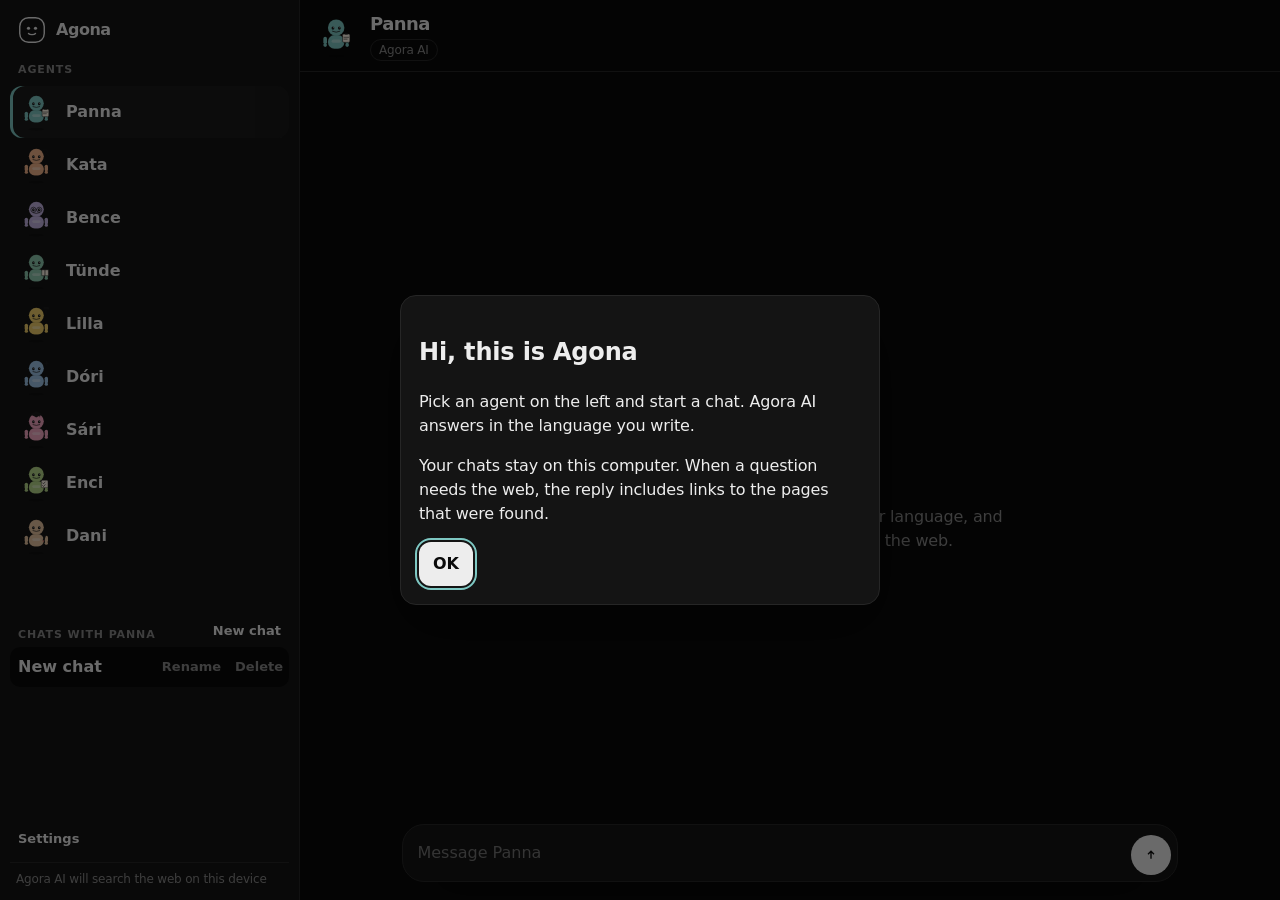
==== index.html @ 699a26cb "Make the site an Agora AI chat workspace Visitors get one model, separate chats for each agent, and " ====
<!doctype html>
<html lang="en">
<head>
<meta charset="utf-8">
<meta name="viewport" content="width=device-width,initial-scale=1,viewport-fit=cover">
<meta name="description" content="Agona is a team of helpers in your browser. Agora AI answers, and can search the web.">
<title>Agona</title>
<script>
try {
  var saved = JSON.parse(localStorage.getItem('agona:v1') || 'null');
  var theme = saved && saved.settings && saved.settings.theme;
  var light = window.matchMedia('(prefers-color-scheme: light)').matches;
  var resolved = theme === 'light' || theme === 'dark' ? theme : (theme === 'system' ? (light ? 'light' : 'dark') : 'dark');
  document.documentElement.setAttribute('data-theme', resolved);
} catch (e) {}
</script>
<link rel="icon" href="data:image/svg+xml,%3Csvg xmlns='http://www.w3.org/2000/svg' viewBox='0 0 32 32'%3E%3Crect x='2' y='2' width='28' height='28' rx='10' fill='%23141414' stroke='%23EDEDED' stroke-width='1.6'/%3E%3Ccircle cx='12' cy='14' r='1.8' fill='%23EDEDED'/%3E%3Ccircle cx='20' cy='14' r='1.8' fill='%23EDEDED'/%3E%3Cpath d='M12 20c1.5 1.7 6.5 1.7 8 0' fill='none' stroke='%23EDEDED' stroke-width='1.6' stroke-linecap='round'/%3E%3C/svg%3E">
<link rel="stylesheet" href="css/style.css">
</head>
<body>
<a class="skip" href="#thread">Skip to the conversation</a>
<div id="app">
  <aside id="sidebar" aria-label="Agents and chats">
    <div class="side-top">
      <a class="brand" href="#/">
        <span class="mark" aria-hidden="true"><svg viewBox="0 0 32 32"><rect x="2" y="2" width="28" height="28" rx="10" fill="none" stroke="currentColor" stroke-width="1.6"/><circle cx="12" cy="14" r="1.8"/><circle cx="20" cy="14" r="1.8"/><path d="M12 20c1.5 1.7 6.5 1.7 8 0" fill="none" stroke="currentColor" stroke-width="1.6" stroke-linecap="round"/></svg></span>
        <span class="lbl">Agona</span>
      </a>
    </div>
    <p class="section-label" id="agents-label">Agents</p>
    <div id="agent-list" class="agent-scroll" role="list" aria-labelledby="agents-label"></div>
    <div class="chats-head">
      <p class="section-label" id="chats-label">Chats</p>
      <button type="button" class="quiet" data-act="new-chat">New chat</button>
    </div>
    <div id="chat-list" class="chat-scroll" role="list" aria-labelledby="chats-label"></div>
    <div class="side-bottom">
      <button type="button" class="quiet settings-btn" data-act="open-settings">Settings</button>
      <div id="model-status" class="model-status" role="status">Agora AI</div>
    </div>
  </aside>
  <div id="scrim" class="scrim" data-act="close-menu"></div>
  <main id="chat">
    <header class="chat-top">
      <button id="menu-btn" class="icon" type="button" data-act="menu" aria-label="Open the agent list" aria-expanded="false">
        <svg viewBox="0 0 24 24" width="20" height="20" fill="none" stroke="currentColor" stroke-width="1.7" aria-hidden="true"><path d="M4 7h16M4 12h16M4 17h16"/></svg>
      </button>
      <div id="chat-head"></div>
    </header>
    <div id="thread" tabindex="-1" aria-live="polite"></div>
    <form id="composer" class="composer" autocomplete="off">
      <label class="sr-only" for="input">Message</label>
      <div class="pill">
        <textarea id="input" rows="1" placeholder="Message"></textarea>
        <button type="submit" class="send" id="send" aria-label="Send">
          <svg viewBox="0 0 24 24" width="18" height="18" fill="none" stroke="currentColor" stroke-width="1.8" aria-hidden="true"><path d="M12 17V7M8 11l4-4 4 4"/></svg>
        </button>
        <button type="button" class="send stop" id="stop" data-act="stop" aria-label="Stop" hidden>
          <svg viewBox="0 0 24 24" width="16" height="16" fill="none" stroke="currentColor" stroke-width="1.8" aria-hidden="true"><rect x="7" y="7" width="10" height="10" rx="2"/></svg>
        </button>
      </div>
    </form>
  </main>
</div>
<div id="live" class="sr-only" aria-live="polite"></div>
<div id="toast" role="status"></div>
<div id="modal" class="modal hidden" role="dialog" aria-modal="true" aria-labelledby="modal-title">
  <div class="modal-box" id="modal-box"></div>
</div>
<script type="module" src="js/app.js"></script>
</body>
</html>
---- css/style.css ----
:root {
  --bg: #0A0A0A;
  --surface: #141414;
  --surface-2: #1A1A1A;
  --border: #262626;
  --text: #EDEDED;
  --muted: #8A8A8A;
  --danger: #E06A6A;
  --ok: #9DCFB8;
  --accent: #7EC8C3;
  --link: #9FD0E8;
  --shadow: 0 24px 60px rgba(0, 0, 0, .35);
  --radius: 14px;
  --pill: 999px;
  --sidebar: 300px;
  --font: Inter, Geist, ui-sans-serif, system-ui, -apple-system, "Segoe UI", Roboto, "Helvetica Neue", Arial, "Noto Sans", sans-serif;
  --mono: ui-monospace, "SFMono-Regular", Menlo, Consolas, monospace;
  --ease: 180ms ease;
  color-scheme: dark;
}
:root[data-theme="light"] {
  --bg: #f4f5f7;
  --surface: #ffffff;
  --surface-2: #eef0f3;
  --border: #e1e4ea;
  --text: #16181d;
  --muted: #5e6673;
  --danger: #c64545;
  --ok: #1f7a4d;
  --link: #1d6f93;
  --shadow: 0 16px 40px rgba(20, 20, 20, .08);
  color-scheme: light;
}
* { box-sizing: border-box; }
html, body { height: 100%; }
body {
  margin: 0;
  background: var(--bg);
  color: var(--text);
  font: 16px/1.5 var(--font);
  letter-spacing: -0.011em;
  -webkit-font-smoothing: antialiased;
}
[hidden] { display: none !important; }
button, input, textarea, select { font: inherit; color: inherit; }
button { cursor: pointer; }
a { color: var(--link); }
:focus-visible { outline: 2px solid var(--accent); outline-offset: 2px; }
.sr-only {
  position: absolute; width: 1px; height: 1px; padding: 0; margin: -1px;
  overflow: hidden; clip: rect(0, 0, 0, 0); border: 0;
}
.skip {
  position: absolute; left: 12px; top: -48px; z-index: 80;
  background: var(--text); color: var(--bg); padding: 8px 12px; border-radius: 10px;
}
.skip:focus { top: 8px; }

#app {
  display: grid;
  grid-template-columns: var(--sidebar) minmax(0, 1fr);
  height: 100dvh;
  min-height: 100dvh;
}
#sidebar {
  display: flex;
  flex-direction: column;
  min-height: 0;
  background: var(--surface);
  border-right: 1px solid var(--border);
  padding: 12px 10px 10px;
}
.side-top { display: flex; align-items: center; padding: 4px 8px 10px; }
.brand {
  display: flex; align-items: center; gap: 10px;
  color: var(--text); text-decoration: none; font-weight: 680; letter-spacing: -0.03em;
}
.mark { width: 28px; height: 28px; display: grid; }
.mark svg { width: 100%; height: 100%; display: block; }
.mark circle { fill: currentColor; }
.section-label {
  margin: 8px 8px 6px;
  color: var(--muted);
  font-size: 11px;
  font-weight: 650;
  letter-spacing: .08em;
  text-transform: uppercase;
}
.chats-head { display: flex; align-items: center; justify-content: space-between; gap: 8px; margin-top: 8px; }
.chats-head .section-label { margin-bottom: 0; }
.agent-scroll, .chat-scroll { overflow: auto; min-height: 0; }
.agent-scroll { flex: 1 1 auto; }
.chat-scroll { flex: 0 1 168px; padding-bottom: 8px; }
.side-bottom { margin-top: auto; display: flex; flex-direction: column; gap: 8px; padding-top: 8px; }
.settings-btn { width: 100%; text-align: left; }
.model-status {
  font-size: 12px; line-height: 1.4; color: var(--muted);
  border-top: 1px solid var(--border); padding: 8px 6px 2px;
}

button, .btn {
  background: var(--text); color: var(--bg); border: 0; border-radius: 12px;
  padding: 10px 14px; font-weight: 600;
}
button.ghost, .btn.ghost { background: transparent; color: var(--text); border: 1px solid var(--border); }
button.quiet {
  background: transparent; color: var(--text); border: 0;
  border-radius: 10px; padding: 6px 8px; font-weight: 550; font-size: 13px;
}
button.quiet:hover, .agent-row:hover, .chat-select:hover { background: var(--surface-2); }
button.danger {
  background: transparent; color: var(--danger);
  border: 1px solid color-mix(in srgb, var(--danger) 50%, var(--border));
}
button:disabled { opacity: .45; cursor: not-allowed; }
.agent-row, .chat-select {
  background: transparent; color: var(--text); border: 0; font-weight: 560;
}
.agent-row {
  display: flex; align-items: center; gap: 8px;
  width: 100%; text-align: left; border-radius: 12px; padding: 4px 8px; margin: 1px 0;
}
.agent-row.active { background: var(--surface-2); box-shadow: inset 3px 0 0 var(--agent, var(--accent)); }
.agent-name { min-width: 0; overflow: hidden; text-overflow: ellipsis; white-space: nowrap; }
.agent-row .fig { width: 40px; height: 44px; margin: 0; flex: 0 0 auto; overflow: hidden; }
.chat-row {
  display: grid; grid-template-columns: minmax(0, 1fr) auto auto;
  gap: 2px; align-items: center; border-radius: 10px;
}
.chat-row.active { background: var(--bg); }
.chat-select {
  text-align: left; padding: 8px 8px; border-radius: 10px;
  overflow: hidden; text-overflow: ellipsis; white-space: nowrap;
}
.chat-row .quiet { color: var(--muted); padding: 6px; }

#chat { display: flex; flex-direction: column; min-width: 0; min-height: 0; height: 100dvh; background: var(--bg); }
.chat-top {
  display: flex; align-items: center; gap: 8px;
  padding: 10px 16px; border-bottom: 1px solid var(--border); min-height: 64px;
}
.who { display: flex; align-items: center; gap: 10px; min-width: 0; }
.who h1 { margin: 0; font-size: 18px; letter-spacing: -0.03em; font-weight: 650; }
.who .fig { width: 44px; margin: 0; }
.model-pill {
  margin: 2px 0 0; display: inline-flex; align-items: center;
  border: 1px solid var(--border); border-radius: var(--pill);
  padding: 1px 8px; color: var(--muted); font-size: 12px;
}
.icon, .send, #menu-btn {
  display: grid; place-items: center; width: 40px; height: 40px; padding: 0;
  border-radius: var(--pill); border: 1px solid var(--border); background: transparent; color: var(--text);
}
#menu-btn { display: none; }
.scrim { display: none; }

#thread {
  flex: 1; overflow: auto; padding: 22px 8vw 12px;
  display: flex; flex-direction: column; gap: 14px;
}
.welcome { margin: auto; text-align: center; color: var(--muted); max-width: 28rem; }
.welcome h2 { color: var(--text); margin: 8px 0 6px; letter-spacing: -0.03em; }
.welcome .fig { width: 112px; margin: 0 auto; }
.bubble-row { display: flex; gap: 8px; align-items: flex-end; max-width: 760px; }
.bubble-row.user { align-self: flex-end; flex-direction: row-reverse; }
.bubble {
  background: var(--surface);
  border: 1px solid var(--border);
  border-radius: 16px 16px 16px 6px;
  padding: 8px 12px;
  max-width: min(640px, 100%);
}
.bubble-row.user .bubble { border-radius: 16px 16px 6px 16px; background: var(--surface-2); }
.bubble-row.error .bubble { border-color: color-mix(in srgb, var(--danger) 55%, var(--border)); }
.meta { color: var(--muted); font-size: 12px; margin-bottom: 2px; }
.text { margin: 0; white-space: pre-wrap; word-break: break-word; }
.text a { color: var(--link); }
.pending .meta::after {
  content: "";
  display: inline-block; width: 7px; height: 7px; margin-left: 6px;
  border-radius: 50%; background: var(--accent); vertical-align: middle;
}
.tool-line, .sys-line {
  max-width: 760px;
  border: 1px solid var(--border);
  border-radius: 12px;
  padding: 8px 12px;
  background: color-mix(in srgb, var(--surface) 80%, transparent);
  color: var(--muted);
  font-size: 14px;
}
.sys-line p, .tool-line p { margin: 0; white-space: pre-wrap; }
.sources { list-style: none; margin: 6px 0 0; padding: 0; display: flex; flex-direction: column; gap: 8px; }
.sources a { font-weight: 600; }
.snip, .src-label { display: block; color: var(--muted); font-size: 12px; }
.src-label { margin: 0; text-transform: uppercase; letter-spacing: .06em; }
.empty-note { margin: 8px; }

.composer { padding: 8px 8vw 18px; }
.pill {
  display: flex; align-items: flex-end; gap: 6px;
  background: var(--surface); border: 1px solid var(--border);
  border-radius: 22px; padding: 6px 6px 6px 14px;
  box-shadow: var(--shadow);
}
.pill textarea {
  flex: 1; border: 0; background: transparent; resize: none;
  max-height: 160px; min-height: 44px; padding: 10px 0; border-radius: 0;
}
.pill textarea:focus { outline: none; }
.pill:focus-within { border-color: color-mix(in srgb, var(--accent) 55%, var(--border)); }
.send { background: var(--text); color: var(--bg); border: 0; }
.send.stop { background: transparent; color: var(--text); border: 1px solid var(--border); }

label { display: block; color: var(--muted); font-size: 13px; margin: 12px 0 6px; }
input, textarea, select {
  width: 100%; background: var(--bg); border: 1px solid var(--border);
  border-radius: 12px; padding: 10px 12px;
}
.row { display: flex; gap: 8px; align-items: center; flex-wrap: wrap; }
.small { font-size: 13px; }
.muted { color: var(--muted); }
.warn-note {
  border: 1px solid var(--border); border-radius: 12px; padding: 10px 12px; background: var(--surface-2);
}
.settings-extra { margin-top: 16px; padding-top: 8px; border-top: 1px solid var(--border); }
.settings-extra h2, #settings-form h2 { font-size: 15px; margin: 16px 0 8px; }

.modal {
  position: fixed; inset: 0; background: rgba(0, 0, 0, .55);
  display: flex; align-items: center; justify-content: center; z-index: 70; padding: 18px;
}
.modal.hidden { display: none; }
.modal-box {
  width: min(480px, 100%); max-height: min(86dvh, 720px); overflow: auto;
  background: var(--surface); border: 1px solid var(--border); border-radius: 16px;
  padding: 18px; box-shadow: var(--shadow);
}
.modal-actions { margin-top: 16px; }
#toast {
  position: fixed; left: 50%; bottom: 18px; transform: translate(-50%, 12px);
  background: var(--text); color: var(--bg); border-radius: 999px; padding: 10px 14px;
  width: max-content; max-width: min(420px, calc(100vw - 24px)); text-align: center;
  opacity: 0; pointer-events: none; transition: opacity var(--ease), transform var(--ease); z-index: 75;
}
#toast.show { opacity: 1; transform: translate(-50%, 0); }

.fig { width: 96px; margin: 0; }
.fig-sm { width: 78px; }
.fig-lg { width: 120px; }
.fig svg { width: 100%; height: auto; display: block; overflow: visible; }
.fig-name, .fig-state { display: block; text-align: center; }
.fig-name { font-size: 13px; font-weight: 620; letter-spacing: -0.02em; }
.fig-state { color: var(--muted); font-size: 12px; }
.skin { fill: var(--agent, #c5b4e3); }
.torso > .skin, .head > .skin { stroke: rgba(0, 0, 0, .16); stroke-width: 1; }
.shadow { fill: #000; opacity: .22; }
:root[data-theme="light"] .shadow { opacity: .12; }
.mouth { display: none; }
.fig[data-state="idle"] .mouth-soft,
.fig[data-state="working"] .mouth-soft,
.fig[data-state="thinking"] .mouth-soft { display: block; }
.fig[data-state="done"] .mouth-happy { display: block; }
.fig[data-state="error"] .mouth-sad { display: block; }
.fig[data-state="approval"] .mouth-ask { display: block; }
.fig[data-state="paused"] .mouth-sleep { display: block; }
.thought, .zzz, .stars, .err-badge { display: none; }
.fig[data-state="thinking"] .thought,
.fig[data-state="paused"] .zzz,
.fig[data-state="done"] .stars,
.fig[data-state="error"] .err-badge { display: block; }
.bubble-fill { fill: var(--surface); stroke: var(--text); stroke-width: 1; }
.zzz text { fill: var(--muted); font-size: 11px; font-family: var(--font); }
.stars path { fill: #e2b34d; }
.err-badge circle { fill: var(--danger); }
.err-badge text { fill: #fff; font-size: 12px; text-anchor: middle; font-family: var(--font); font-weight: 700; }
.arm, .limb-pivot, .eye { transform-box: fill-box; }
.limb-pivot { transform-origin: 50% 0; }
.eye { transform-origin: center; }
.fig[data-state="paused"] .eye { transform: scaleY(0.16); }
.fig[data-state="paused"] .body-wrap { filter: grayscale(.85); }
.fig[data-state="approval"] .arm-r .limb-pivot { transform: rotate(-58deg); }

@media (prefers-reduced-motion: no-preference) {
  .fig[data-state="idle"] .body-wrap { animation: breathe 3.4s ease-in-out infinite; transform-origin: center bottom; }
  .fig[data-state="idle"] .eye,
  .fig[data-state="working"] .eye,
  .fig[data-state="thinking"] .eye { animation: blink 4.8s linear infinite; }
  .fig[data-state="working"] .head { animation: bob .7s ease-in-out infinite; transform-origin: 50% 80%; }
  .fig[data-state="working"] .arm-l .limb-pivot { animation: type-l .38s ease-in-out infinite; }
  .fig[data-state="working"] .arm-r .limb-pivot { animation: type-r .38s ease-in-out infinite; }
  .fig[data-state="thinking"] .pupil { animation: look 1.4s ease-in-out infinite; }
  .fig[data-state="thinking"] .d1 { animation: dot 1.2s infinite; }
  .fig[data-state="thinking"] .d2 { animation: dot 1.2s .2s infinite; }
  .fig[data-state="thinking"] .d3 { animation: dot 1.2s .4s infinite; }
  .fig[data-state="done"] .body-wrap { animation: hop .55s ease; }
  .fig[data-state="error"] .body-wrap { animation: shake .45s ease; }
  .fig.is-offscreen, .fig.is-offscreen * { animation-play-state: paused !important; }
  .pending .meta::after { animation: pulse 1s ease-in-out infinite; }
}
@keyframes breathe { 50% { transform: translateY(-2px) scale(1.03); } }
@keyframes blink { 0%, 42%, 48%, 100% { transform: scaleY(1); } 45% { transform: scaleY(.12); } }
@keyframes bob { 50% { transform: rotate(-4deg); } }
@keyframes type-l { 50% { transform: rotate(22deg); } }
@keyframes type-r { 50% { transform: rotate(-22deg); } }
@keyframes look { 50% { transform: translateX(-1.7px); } }
@keyframes dot { 0%, 80%, 100% { opacity: .25; } 40% { opacity: 1; } }
@keyframes hop { 40% { transform: translateY(-8px); } }
@keyframes shake { 25% { transform: translateX(-2px); } 75% { transform: translateX(2px); } }
@keyframes pulse { 50% { opacity: .35; } }

@media (prefers-reduced-motion: reduce) {
  .fig[data-state="approval"] .arm-r .limb-pivot { transform: rotate(-58deg); }
}

@media (max-width: 800px) {
  #app { display: block; }
  #menu-btn { display: grid; }
  #sidebar {
    position: fixed; inset: 0 auto 0 0; z-index: 40;
    width: min(88vw, 340px); transform: translateX(-105%);
    transition: transform var(--ease); box-shadow: var(--shadow);
  }
  body.nav-open #sidebar { transform: none; }
  body.nav-open .scrim { display: block; position: fixed; inset: 0; background: rgba(0, 0, 0, .48); z-index: 35; }
  #thread, .composer { padding-left: 14px; padding-right: 14px; }
  .chat-top { padding-left: 10px; }
  .icon, .send, #menu-btn, .agent-row, .chat-select, .quiet { min-height: 44px; }
  .pill textarea, input, textarea, select { font-size: 16px; }
}
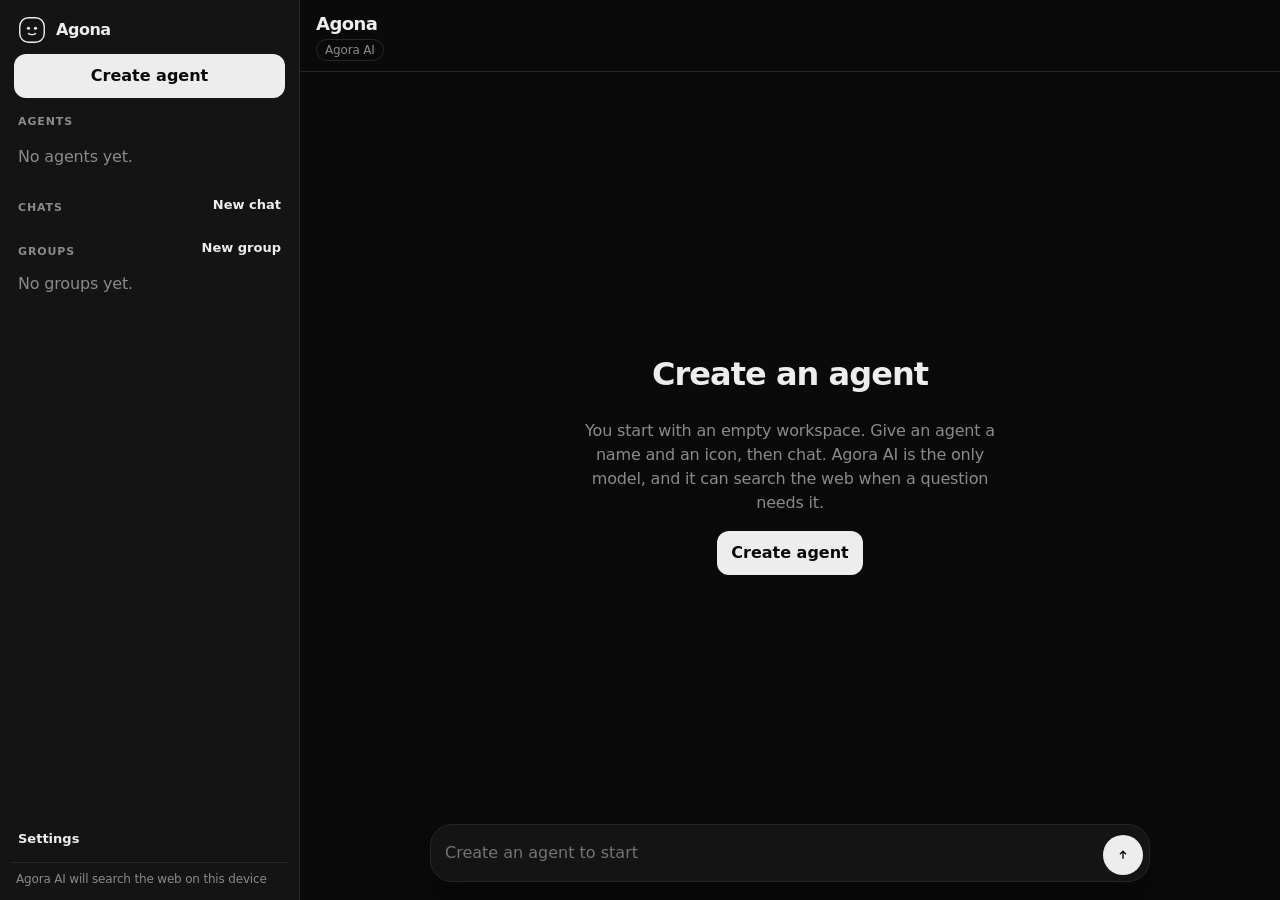
==== commit 6a7f344e: "Let visitors create agents and group chats A new workspace starts empty. People add named agents wit" ====
--- a/index.html
+++ b/index.html
@@ -27,6 +27,7 @@
         <span class="lbl">Agona</span>
       </a>
     </div>
+    <button type="button" class="create-btn" data-act="open-create">Create agent</button>
     <p class="section-label" id="agents-label">Agents</p>
     <div id="agent-list" class="agent-scroll" role="list" aria-labelledby="agents-label"></div>
     <div class="chats-head">
@@ -34,6 +35,11 @@
       <button type="button" class="quiet" data-act="new-chat">New chat</button>
     </div>
     <div id="chat-list" class="chat-scroll" role="list" aria-labelledby="chats-label"></div>
+    <div class="chats-head">
+      <p class="section-label" id="groups-label">Groups</p>
+      <button type="button" class="quiet" data-act="open-group">New group</button>
+    </div>
+    <div id="group-list" class="chat-scroll" role="list" aria-labelledby="groups-label"></div>
     <div class="side-bottom">
       <button type="button" class="quiet settings-btn" data-act="open-settings">Settings</button>
       <div id="model-status" class="model-status" role="status">Agora AI</div>
@@ -50,6 +56,7 @@
     <div id="thread" tabindex="-1" aria-live="polite"></div>
     <form id="composer" class="composer" autocomplete="off">
       <label class="sr-only" for="input">Message</label>
+      <button type="button" class="quiet continue-btn" id="continue" data-act="continue-group" hidden>Continue</button>
       <div class="pill">
         <textarea id="input" rows="1" placeholder="Message"></textarea>
         <button type="submit" class="send" id="send" aria-label="Send">
--- a/css/style.css
+++ b/css/style.css
@@ -88,9 +88,8 @@
 }
 .chats-head { display: flex; align-items: center; justify-content: space-between; gap: 8px; margin-top: 8px; }
 .chats-head .section-label { margin-bottom: 0; }
-.agent-scroll, .chat-scroll { overflow: auto; min-height: 0; }
-.agent-scroll { flex: 1 1 auto; }
-.chat-scroll { flex: 0 1 168px; padding-bottom: 8px; }
+#sidebar { overflow: auto; }
+.agent-scroll, .chat-scroll { overflow: visible; flex: 0 0 auto; padding-bottom: 4px; }
 .side-bottom { margin-top: auto; display: flex; flex-direction: column; gap: 8px; padding-top: 8px; }
 .settings-btn { width: 100%; text-align: left; }
 .model-status {
@@ -155,9 +154,10 @@
 .scrim { display: none; }
 
 #thread {
-  flex: 1; overflow: auto; padding: 22px 8vw 12px;
-  display: flex; flex-direction: column; gap: 14px;
-}
+  flex: 1; overflow: auto; padding: 28px 20px 12px;
+}
+.column { width: min(720px, 100%); margin: 0 auto; display: flex; flex-direction: column; gap: 14px; min-height: 100%; }
+.composer .pill { width: min(720px, 100%); margin: 0 auto; }
 .welcome { margin: auto; text-align: center; color: var(--muted); max-width: 28rem; }
 .welcome h2 { color: var(--text); margin: 8px 0 6px; letter-spacing: -0.03em; }
 .welcome .fig { width: 112px; margin: 0 auto; }
@@ -311,7 +311,40 @@
 
 @media (prefers-reduced-motion: reduce) {
   .fig[data-state="approval"] .arm-r .limb-pivot { transform: rotate(-58deg); }
-}
+  .fig.is-offscreen { animation: none; }
+}
+.fig.is-offscreen { animation-play-state: paused; }
+
+.create-btn { width: calc(100% - 8px); margin: 0 4px 8px; }
+.avatar {
+  width: 32px; height: 32px; border-radius: 10px; display: grid; place-items: center;
+  flex: 0 0 auto; overflow: hidden; color: #141414;
+}
+.avatar.photo { object-fit: cover; background: var(--surface-2); }
+.avatar.shape { background: var(--agent, var(--accent)); }
+.avatar.lg { width: 64px; height: 64px; border-radius: 16px; }
+.avatar.lg svg { width: 32px; height: 32px; }
+.agent-row-wrap { display: flex; align-items: center; gap: 2px; }
+.agent-row-wrap .agent-row { flex: 1; }
+.tiny { padding: 4px 6px; color: var(--muted); }
+.shape-grid, .color-row, .preview-row, .member-picks { display: flex; flex-wrap: wrap; gap: 8px; margin: 8px 0; }
+.shape-btn, .color-btn {
+  width: 40px; height: 40px; padding: 0; border-radius: 12px; border: 1px solid var(--border);
+  background: var(--surface-2); color: #141414; display: grid; place-items: center;
+}
+.shape-btn { background: var(--agent, var(--surface-2)); }
+.shape-btn.selected, .color-btn.selected { outline: 2px solid var(--text); outline-offset: 2px; }
+.color-btn { border-radius: 999px; }
+.checkline { display: flex; align-items: center; gap: 8px; width: 100%; color: var(--text); }
+.checkline input { width: auto; }
+.face-stack { display: flex; }
+.face-stack .avatar { width: 26px; height: 26px; margin-right: -6px; border: 2px solid var(--surface); }
+.group-row, .agent-row { display: flex; align-items: center; gap: 8px; }
+.empty-home, .welcome { margin: auto; text-align: center; max-width: 28rem; color: var(--muted); padding: 24px 8px; }
+.empty-home h1, .welcome h2 { color: var(--text); letter-spacing: -0.03em; }
+.composer { display: flex; flex-direction: column; align-items: center; }
+.continue-btn { align-self: center; width: auto; height: 36px; margin: 0 0 8px; border: 1px solid var(--border); padding: 0 14px; color: var(--text); background: var(--surface); }
+.who .quiet { margin-left: 4px; }
 
 @media (max-width: 800px) {
   #app { display: block; }
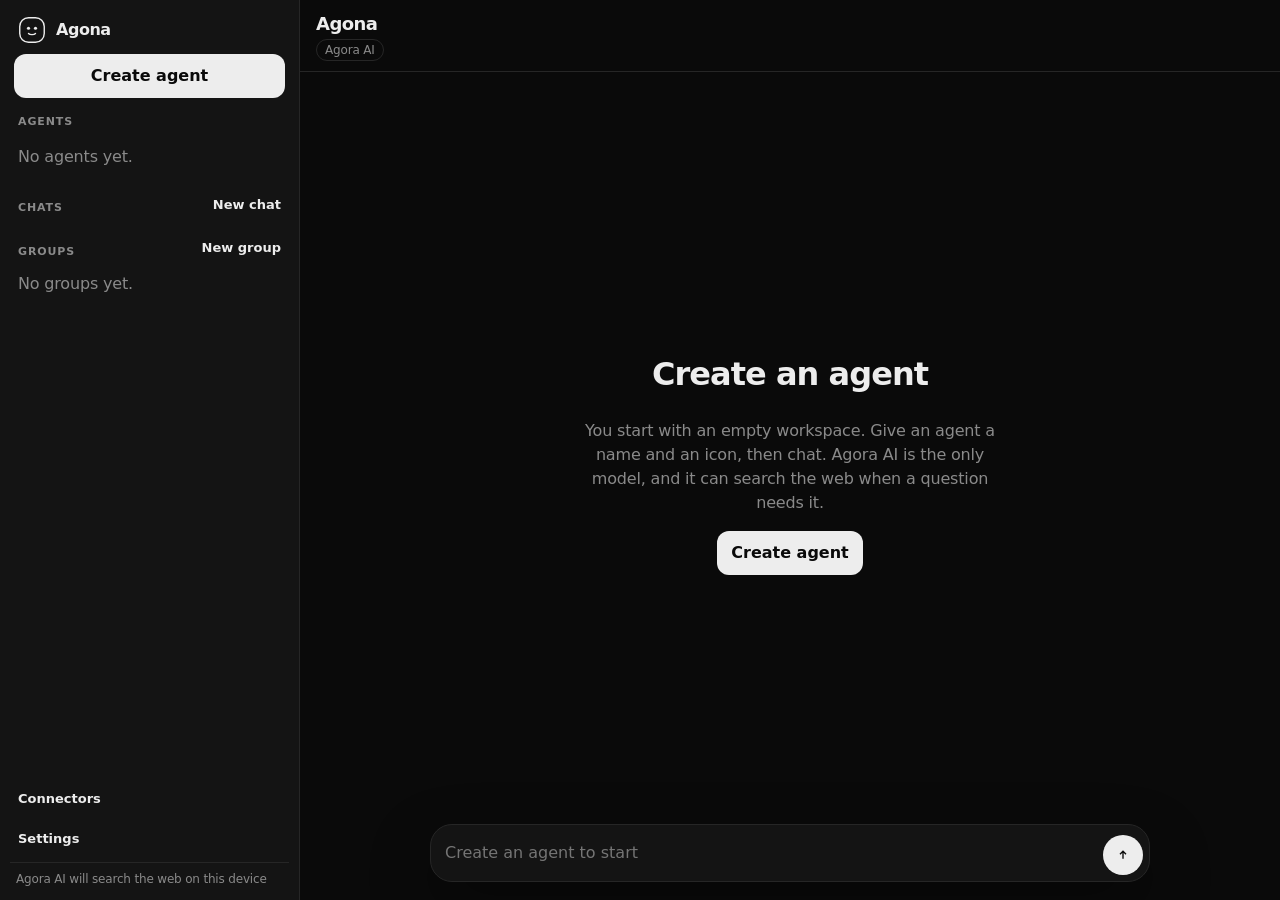
==== commit 2a92fb34: "Add encrypted connectors for agent accounts GitHub, OpenAI, and Notion keys stay in an encrypted bro" ====
--- a/index.html
+++ b/index.html
@@ -41,6 +41,7 @@
     </div>
     <div id="group-list" class="chat-scroll" role="list" aria-labelledby="groups-label"></div>
     <div class="side-bottom">
+      <button type="button" class="quiet settings-btn" data-act="open-connectors">Connectors</button>
       <button type="button" class="quiet settings-btn" data-act="open-settings">Settings</button>
       <div id="model-status" class="model-status" role="status">Agora AI</div>
     </div>
--- a/css/style.css
+++ b/css/style.css
@@ -345,6 +345,11 @@
 .composer { display: flex; flex-direction: column; align-items: center; }
 .continue-btn { align-self: center; width: auto; height: 36px; margin: 0 0 8px; border: 1px solid var(--border); padding: 0 14px; color: var(--text); background: var(--surface); }
 .who .quiet { margin-left: 4px; }
+.connect-card, .connector-row {
+  border: 1px solid var(--border); border-radius: 14px; padding: 12px; background: var(--surface); margin: 8px 0;
+}
+.connect-card input, .connector-row input { margin-top: 6px; }
+.connector-row h2 { margin: 0; font-size: 16px; }
 
 @media (max-width: 800px) {
   #app { display: block; }
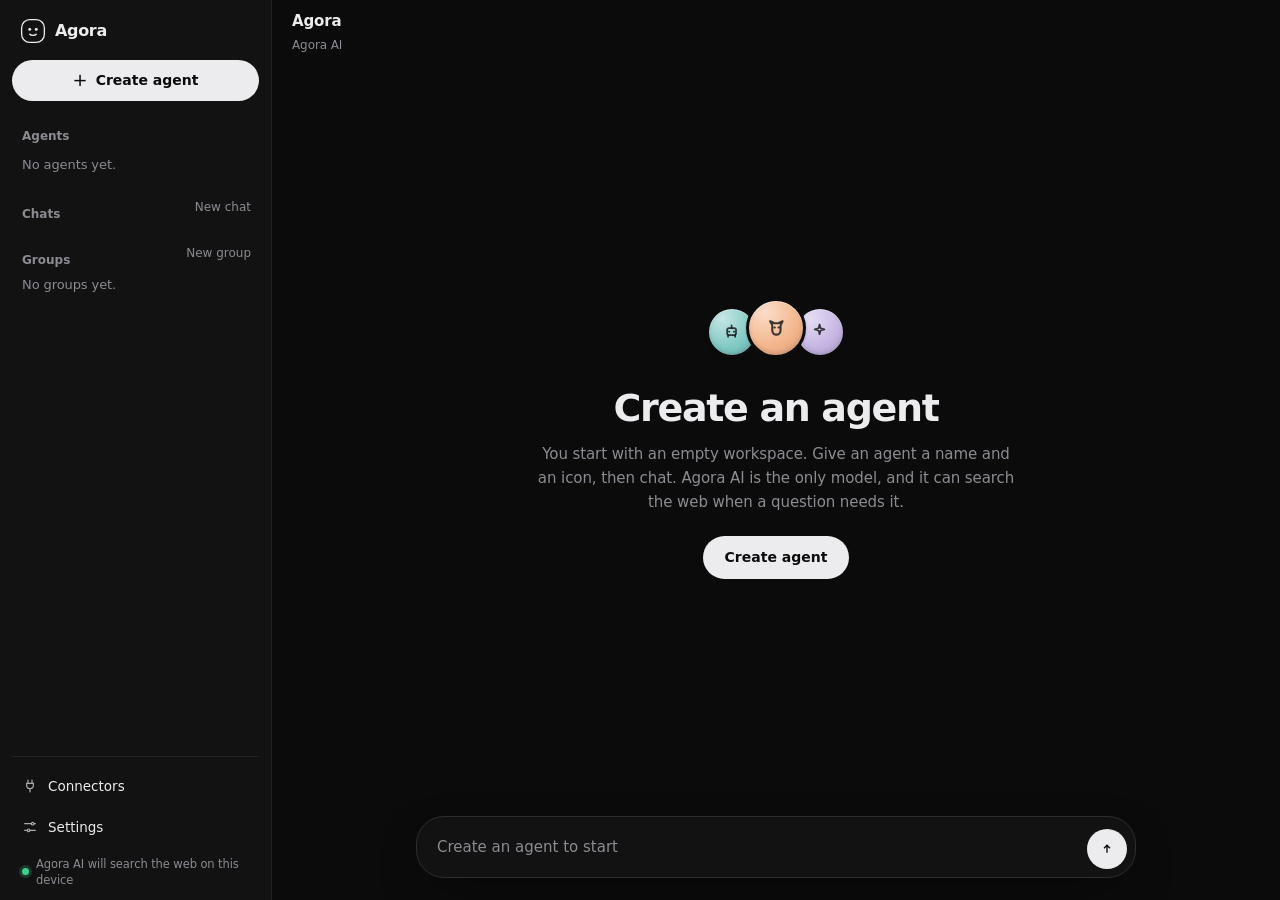
==== commit 646e2067: "New look: simpler, calmer UI and Agora name in the interface" ====
--- a/index.html
+++ b/index.html
@@ -3,8 +3,8 @@
 <head>
 <meta charset="utf-8">
 <meta name="viewport" content="width=device-width,initial-scale=1,viewport-fit=cover">
-<meta name="description" content="Agona is a team of helpers in your browser. Agora AI answers, and can search the web.">
-<title>Agona</title>
+<meta name="description" content="Agora is a team of helpers in your browser. Agora AI answers, and can search the web.">
+<title>Agora</title>
 <script>
 try {
   var saved = JSON.parse(localStorage.getItem('agona:v1') || 'null');
@@ -24,7 +24,7 @@
     <div class="side-top">
       <a class="brand" href="#/">
         <span class="mark" aria-hidden="true"><svg viewBox="0 0 32 32"><rect x="2" y="2" width="28" height="28" rx="10" fill="none" stroke="currentColor" stroke-width="1.6"/><circle cx="12" cy="14" r="1.8"/><circle cx="20" cy="14" r="1.8"/><path d="M12 20c1.5 1.7 6.5 1.7 8 0" fill="none" stroke="currentColor" stroke-width="1.6" stroke-linecap="round"/></svg></span>
-        <span class="lbl">Agona</span>
+        <span class="lbl">Agora</span>
       </a>
     </div>
     <button type="button" class="create-btn" data-act="open-create">Create agent</button>
--- a/css/style.css
+++ b/css/style.css
@@ -232,7 +232,7 @@
 }
 .modal.hidden { display: none; }
 .modal-box {
-  width: min(480px, 100%); max-height: min(86dvh, 720px); overflow: auto;
+  width: min(560px, 100%); max-height: min(86dvh, 760px); overflow: auto;
   background: var(--surface); border: 1px solid var(--border); border-radius: 16px;
   padding: 18px; box-shadow: var(--shadow);
 }
@@ -350,6 +350,7 @@
 }
 .connect-card input, .connector-row input { margin-top: 6px; }
 .connector-row h2 { margin: 0; font-size: 16px; }
+.connector-row ul { margin: 8px 0 0; padding-left: 18px; }
 
 @media (max-width: 800px) {
   #app { display: block; }
@@ -366,3 +367,202 @@
   .icon, .send, #menu-btn, .agent-row, .chat-select, .quiet { min-height: 44px; }
   .pill textarea, input, textarea, select { font-size: 16px; }
 }
+
+/* ===== Agora v2 look: calm and minimal ===== */
+:root {
+  --bg: #0b0b0c;
+  --surface: #121213;
+  --surface-2: #1b1b1d;
+  --surface-3: #232326;
+  --border: #232325;
+  --border-strong: #2e2e31;
+  --text: #ececee;
+  --muted: #8b8b92;
+  --accent: #e8e8ea;
+  --link: #9cc4ff;
+  --shadow: 0 18px 50px -18px rgba(0, 0, 0, .6);
+  --radius: 16px;
+  --sidebar: 272px;
+  --ease: 200ms cubic-bezier(.2, .7, .2, 1);
+}
+:root[data-theme="light"] {
+  --bg: #ffffff;
+  --surface: #f7f7f8;
+  --surface-2: #efeff1;
+  --surface-3: #e7e7ea;
+  --border: #ececee;
+  --border-strong: #dcdce0;
+  --text: #111113;
+  --muted: #6e6e76;
+  --accent: #111113;
+  --link: #2459d6;
+  --shadow: 0 18px 44px -22px rgba(17, 17, 19, .22);
+}
+body { font-size: 15px; letter-spacing: -0.006em; }
+::selection { background: color-mix(in srgb, var(--text) 22%, transparent); }
+* { scrollbar-width: thin; scrollbar-color: var(--surface-3) transparent; }
+:focus-visible { outline: 2px solid color-mix(in srgb, var(--text) 55%, transparent); outline-offset: 2px; }
+
+/* buttons */
+button, .btn { border-radius: 999px; padding: 9px 16px; font-weight: 560; font-size: 14px; transition: background var(--ease), opacity var(--ease), transform var(--ease), border-color var(--ease); }
+button:not(:disabled):active { transform: scale(.98); }
+button.ghost, .btn.ghost { border-color: var(--border-strong); }
+button.ghost:hover, .btn.ghost:hover { background: var(--surface-2); }
+button.quiet { border-radius: 10px; color: var(--muted); font-weight: 520; }
+button.quiet:hover { color: var(--text); background: var(--surface-2); }
+button.danger { border-radius: 999px; }
+
+/* sidebar */
+#sidebar { background: var(--surface); border-right: 1px solid var(--border); padding: 14px 12px 12px; gap: 2px; }
+.side-top { padding: 4px 8px 14px; }
+.brand { font-weight: 640; font-size: 16px; letter-spacing: -0.02em; gap: 9px; }
+.mark { width: 26px; height: 26px; }
+.create-btn {
+  width: 100%; margin: 0 0 10px; display: flex; align-items: center; justify-content: center; gap: 8px;
+  background: var(--text); color: var(--bg); padding: 10px 14px;
+}
+.create-btn::before { content: "+"; font-size: 18px; line-height: 1; font-weight: 400; margin-top: -2px; }
+.create-btn:hover { opacity: .9; }
+.section-label { text-transform: none; letter-spacing: 0; font-size: 12px; font-weight: 560; margin: 14px 10px 4px; color: var(--muted); }
+.chats-head { margin-top: 6px; }
+.chats-head .quiet { font-size: 12px; padding: 4px 8px; }
+.empty-note { margin: 4px 10px; font-size: 13px; }
+.agent-row, .chat-select, .group-row { font-weight: 500; font-size: 14px; }
+.agent-row { padding: 6px 8px; gap: 10px; border-radius: 12px; transition: background var(--ease); }
+.agent-row.active { background: var(--surface-3); box-shadow: none; }
+.agent-row-wrap .tiny { opacity: 0; transition: opacity var(--ease); font-size: 12px; }
+.agent-row-wrap:hover .tiny, .agent-row-wrap.active .tiny, .agent-row-wrap .tiny:focus-visible { opacity: 1; }
+.group-row {
+  display: flex; width: 100%; text-align: left; background: transparent; color: var(--text);
+  border: 0; border-radius: 12px; padding: 6px 8px; gap: 12px; margin: 1px 0;
+}
+.group-row:hover { background: var(--surface-2); }
+.group-row.active { background: var(--surface-3); }
+.chat-row { border-radius: 12px; }
+.chat-row.active { background: var(--surface-3); }
+.chat-select { font-size: 13.5px; padding: 7px 10px; color: var(--text); }
+.chat-row .quiet { font-size: 12px; opacity: 0; transition: opacity var(--ease); }
+.chat-row:hover .quiet, .chat-row.active .quiet, .chat-row .quiet:focus-visible { opacity: 1; }
+.side-bottom { gap: 2px; border-top: 1px solid var(--border); margin-top: auto; padding-top: 10px; }
+.settings-btn { display: flex; align-items: center; gap: 10px; color: var(--text) !important; padding: 9px 10px !important; font-size: 13.5px !important; }
+.settings-btn::before {
+  content: ""; width: 16px; height: 16px; flex: none; background: currentColor; opacity: .7;
+  -webkit-mask: var(--ico) center / contain no-repeat; mask: var(--ico) center / contain no-repeat;
+}
+[data-act="open-connectors"].settings-btn { --ico: url("data:image/svg+xml,%3Csvg xmlns='http://www.w3.org/2000/svg' viewBox='0 0 24 24' fill='none' stroke='black' stroke-width='1.8' stroke-linecap='round'%3E%3Cpath d='M9 3v5M15 3v5M7 8h10v3a5 5 0 01-10 0zM12 16v5'/%3E%3C/svg%3E"); }
+[data-act="open-settings"].settings-btn { --ico: url("data:image/svg+xml,%3Csvg xmlns='http://www.w3.org/2000/svg' viewBox='0 0 24 24' fill='none' stroke='black' stroke-width='1.8' stroke-linecap='round'%3E%3Cpath d='M4 7h10M18 7h2M4 17h4M12 17h8'/%3E%3Ccircle cx='16' cy='7' r='2'/%3E%3Ccircle cx='10' cy='17' r='2'/%3E%3C/svg%3E"); }
+.model-status { border-top: 0; padding: 8px 10px 0; font-size: 11.5px; display: flex; align-items: center; gap: 7px; }
+.model-status::before { content: ""; width: 7px; height: 7px; border-radius: 50%; background: #3ecf8e; flex: none; box-shadow: 0 0 0 3px color-mix(in srgb, #3ecf8e 20%, transparent); }
+
+/* agent avatars: soft round characters */
+.avatar { width: 30px; height: 30px; border-radius: 50%; position: relative; }
+.avatar.shape {
+  background:
+    radial-gradient(120% 120% at 30% 20%, color-mix(in srgb, #fff 55%, var(--agent, var(--accent))) 0%, var(--agent, var(--accent)) 55%, color-mix(in srgb, #000 18%, var(--agent, var(--accent))) 100%);
+  box-shadow: inset 0 -2px 4px rgba(0, 0, 0, .12), inset 0 1px 1px rgba(255, 255, 255, .5), 0 1px 2px rgba(0, 0, 0, .25);
+  color: rgba(20, 20, 22, .82);
+}
+.avatar.shape svg { width: 56%; height: 56%; stroke-width: 2; }
+.avatar.photo { border-radius: 50%; box-shadow: 0 0 0 1px var(--border-strong); }
+.avatar.lg { width: 72px; height: 72px; border-radius: 50%; }
+.avatar.lg svg { width: 34px; height: 34px; }
+.face-stack .avatar { width: 24px; height: 24px; margin-right: -8px; border: 2px solid var(--surface); }
+.face-stack { padding-right: 8px; }
+.chat-top .face-stack .avatar { border-color: var(--bg); width: 28px; height: 28px; }
+.shape-btn { border-radius: 50%; width: 44px; height: 44px; border: 0;
+  background: radial-gradient(120% 120% at 30% 20%, color-mix(in srgb, #fff 55%, var(--agent, var(--surface-2))) 0%, var(--agent, var(--surface-2)) 60%); }
+.shape-btn.selected, .color-btn.selected { outline: 2px solid var(--text); outline-offset: 3px; }
+.color-btn { width: 30px; height: 30px; border: 0; }
+
+/* chat area */
+#chat { background: var(--bg); }
+.chat-top { border-bottom: 0; min-height: 60px; padding: 10px 20px; }
+.who h1 { font-size: 15px; font-weight: 600; letter-spacing: -0.01em; }
+.model-pill { border: 0; padding: 0; font-size: 12px; background: none; }
+.chat-top .who .quiet { font-size: 12.5px; }
+#menu-btn, .icon { border: 0; }
+#menu-btn:hover, .icon:hover { background: var(--surface-2); }
+#thread { padding: 18px 24px 8px; }
+.column { width: min(760px, 100%); gap: 22px; }
+
+.empty-home, .welcome { max-width: 32rem; padding: 32px 12px; }
+.empty-home h1, .welcome h2 { font-size: clamp(28px, 4vw, 38px); font-weight: 600; letter-spacing: -0.035em; line-height: 1.1; margin: 0 0 12px; }
+.empty-home p, .welcome p { font-size: 15px; line-height: 1.6; margin: 0 0 22px; }
+.empty-home button { padding: 11px 22px; }
+.welcome .avatar { width: 64px; height: 64px; margin: 0 auto 18px; }
+.welcome .avatar svg { width: 30px; height: 30px; }
+
+.bubble-row { gap: 12px; align-items: flex-start; max-width: 100%; }
+.bubble-row > .avatar { margin-top: 2px; }
+.bubble { background: transparent; border: 0; border-radius: 0; padding: 2px 0; max-width: 100%; line-height: 1.65; }
+.bubble-row.user { max-width: min(80%, 600px); }
+.bubble-row.user .bubble { background: var(--surface-2); border-radius: 22px 22px 6px 22px; padding: 10px 16px; }
+.bubble-row.user .meta { display: none; }
+.bubble-row.error .bubble { border: 0; color: color-mix(in srgb, var(--danger) 70%, var(--text)); }
+.meta { font-size: 12.5px; font-weight: 560; color: var(--muted); margin-bottom: 4px; }
+.text { font-size: 15px; }
+.pending .meta::after { background: var(--muted); }
+.tool-line, .sys-line { border: 0; background: var(--surface); border-radius: 14px; padding: 10px 14px; font-size: 13.5px; margin-left: 42px; }
+.sys-line { margin-left: 0; align-self: center; text-align: center; background: transparent; padding: 2px 8px; font-size: 12.5px; }
+.sources { flex-direction: row; flex-wrap: wrap; gap: 6px; margin-top: 8px; }
+.sources a { display: inline-block; font-weight: 500; font-size: 12.5px; text-decoration: none; background: var(--surface-2); color: var(--text); border-radius: 999px; padding: 4px 10px; max-width: 280px; overflow: hidden; text-overflow: ellipsis; white-space: nowrap; }
+.sources a:hover { background: var(--surface-3); }
+.src-label { text-transform: none; letter-spacing: 0; font-weight: 560; }
+
+/* composer */
+.composer { padding: 6px 24px 22px; }
+.pill {
+  border-radius: 28px; padding: 8px 8px 8px 20px; background: var(--surface);
+  border: 1px solid var(--border-strong); box-shadow: var(--shadow);
+  transition: border-color var(--ease), box-shadow var(--ease);
+}
+:root[data-theme="light"] .pill { background: #fff; }
+.pill:focus-within { border-color: color-mix(in srgb, var(--text) 30%, var(--border-strong)); }
+.pill textarea { font-size: 15px; padding: 11px 0; }
+.pill textarea::placeholder { color: var(--muted); }
+.send { width: 40px; height: 40px; background: var(--text); color: var(--bg); transition: opacity var(--ease), transform var(--ease); }
+.send:hover { opacity: .88; }
+.send:disabled { opacity: .25; }
+.continue-btn { border-radius: 999px; border: 1px solid var(--border-strong); background: var(--surface); font-size: 13px; }
+
+/* forms */
+label { font-size: 12.5px; font-weight: 520; }
+input, textarea, select { background: var(--bg); border: 1px solid var(--border-strong); border-radius: 12px; padding: 10px 12px; font-size: 14px; transition: border-color var(--ease); }
+input:focus, textarea:focus, select:focus { outline: none; border-color: color-mix(in srgb, var(--text) 40%, var(--border-strong)); }
+.warn-note { border: 0; border-radius: 14px; background: var(--surface-2); font-size: 13.5px; }
+
+/* modal */
+.modal { background: rgba(0, 0, 0, .5); backdrop-filter: blur(6px); -webkit-backdrop-filter: blur(6px); }
+:root[data-theme="light"] .modal { background: rgba(17, 17, 19, .28); }
+.modal-box { border-radius: 24px; padding: 24px; border-color: var(--border-strong); background: var(--surface); }
+:root[data-theme="light"] .modal-box { background: #fff; }
+.modal-box h2#modal-title, #modal-title { font-size: 20px; letter-spacing: -0.02em; font-weight: 620; margin: 0 0 6px; }
+.connect-card, .connector-row { border-radius: 18px; border-color: var(--border); padding: 16px; }
+.connect-card { max-width: 520px; margin-left: 42px; background: var(--surface); }
+.connector-row .model-pill { background: var(--surface-2); padding: 2px 10px; border-radius: 999px; }
+.spread { justify-content: space-between; }
+#toast { border-radius: 999px; font-size: 13.5px; box-shadow: var(--shadow); }
+
+@media (max-width: 800px) {
+  #sidebar { border-right: 0; border-radius: 0 20px 20px 0; }
+  body.nav-open .scrim { backdrop-filter: blur(3px); }
+  .chat-top { padding: 8px 10px; min-height: 56px; }
+  #thread { padding: 12px 16px 6px; }
+  .composer { padding: 4px 12px 14px; }
+  .tool-line, .connect-card { margin-left: 0; }
+  .agent-row-wrap .tiny, .chat-row .quiet { opacity: 1; }
+  .bubble-row.user { max-width: 88%; }
+}
+.hero-faces { display: flex; justify-content: center; margin-bottom: 22px; }
+.hero-faces .avatar { width: 52px; height: 52px; margin: 0 -6px; border: 3px solid var(--bg); }
+.hero-faces .avatar:nth-child(2) { transform: translateY(-8px); z-index: 1; width: 60px; height: 60px; }
+.hero-faces .avatar svg { width: 46%; height: 46%; }
+@media (prefers-reduced-motion: no-preference) {
+  .hero-faces .avatar { animation: face-float 5s ease-in-out infinite; }
+  .hero-faces .avatar:nth-child(2) { animation-delay: -1.6s; }
+  .hero-faces .avatar:nth-child(3) { animation-delay: -3.2s; }
+}
+@keyframes face-float { 50% { translate: 0 -4px; } }
+.checkline { margin: 2px 0; padding: 6px 8px; border-radius: 12px; font-size: 14px; }
+.checkline:hover { background: var(--surface-2); }
+.member-picks { flex-direction: column; gap: 2px; }
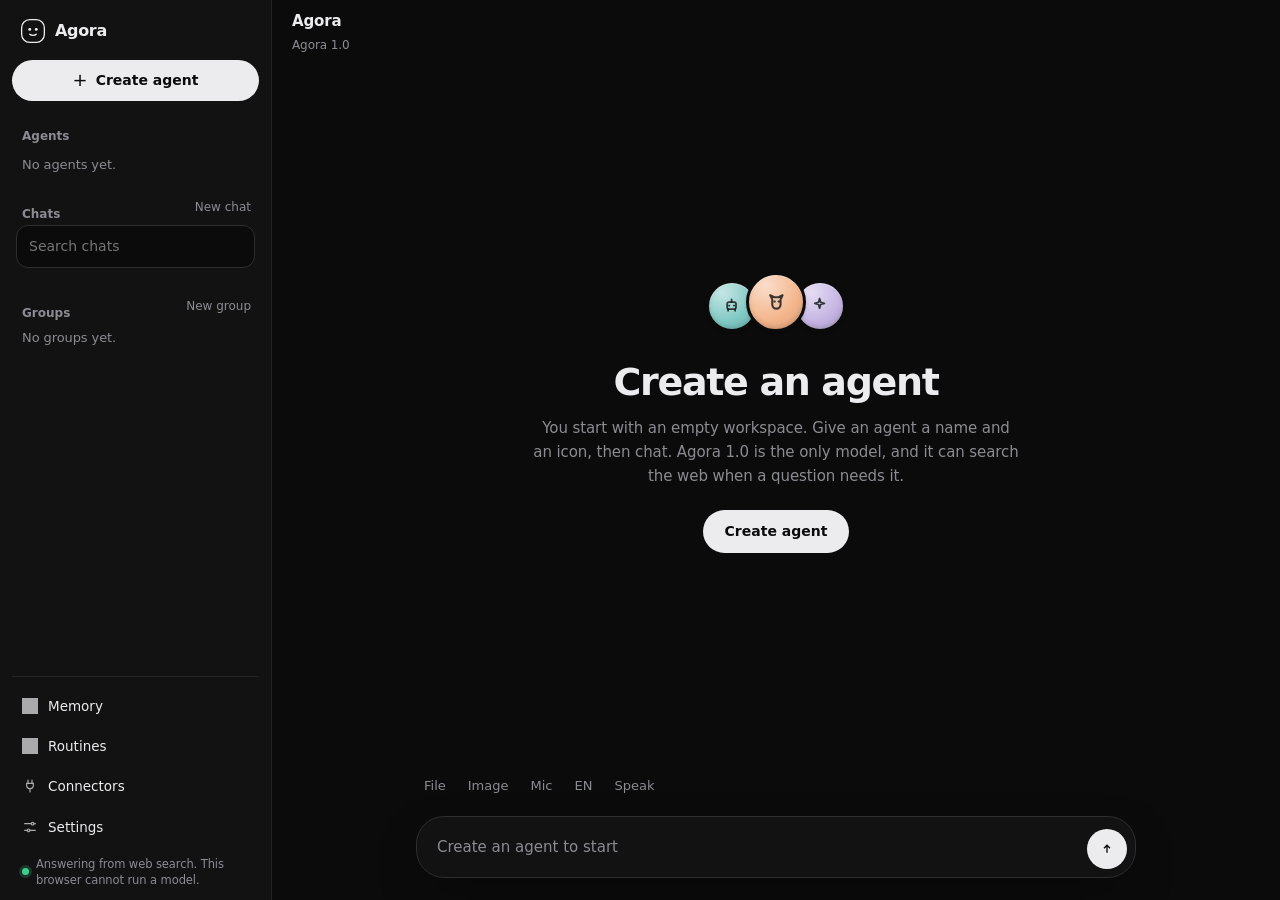
==== commit 340a66ad: "Add memory, feedback, a PWA shell, and open-page routines. Agora 1.0 can remember notes, rate answer" ====
--- a/index.html
+++ b/index.html
@@ -3,7 +3,13 @@
 <head>
 <meta charset="utf-8">
 <meta name="viewport" content="width=device-width,initial-scale=1,viewport-fit=cover">
-<meta name="description" content="Agora is a team of helpers in your browser. Agora AI answers, and can search the web.">
+<meta name="description" content="Agora 1.0 answers in your browser.">
+<meta name="theme-color" content="#0A0A0A">
+<meta name="mobile-web-app-capable" content="yes">
+<meta name="apple-mobile-web-app-capable" content="yes">
+<meta name="apple-mobile-web-app-title" content="Agora">
+<link rel="manifest" href="manifest.webmanifest">
+<link rel="apple-touch-icon" href="icons/icon-192.png">
 <title>Agora</title>
 <script>
 try {
@@ -34,6 +40,8 @@
       <p class="section-label" id="chats-label">Chats</p>
       <button type="button" class="quiet" data-act="new-chat">New chat</button>
     </div>
+    <label class="sr-only" for="chat-search">Search chats</label>
+    <input id="chat-search" class="chat-search" type="search" placeholder="Search chats" autocomplete="off">
     <div id="chat-list" class="chat-scroll" role="list" aria-labelledby="chats-label"></div>
     <div class="chats-head">
       <p class="section-label" id="groups-label">Groups</p>
@@ -41,9 +49,11 @@
     </div>
     <div id="group-list" class="chat-scroll" role="list" aria-labelledby="groups-label"></div>
     <div class="side-bottom">
+      <button type="button" class="quiet settings-btn" data-act="open-memory">Memory</button>
+      <button type="button" class="quiet settings-btn" data-act="open-routines">Routines</button>
       <button type="button" class="quiet settings-btn" data-act="open-connectors">Connectors</button>
       <button type="button" class="quiet settings-btn" data-act="open-settings">Settings</button>
-      <div id="model-status" class="model-status" role="status">Agora AI</div>
+      <div id="model-status" class="model-status" role="status">Agora 1.0</div>
     </div>
   </aside>
   <div id="scrim" class="scrim" data-act="close-menu"></div>
@@ -58,6 +68,16 @@
     <form id="composer" class="composer" autocomplete="off">
       <label class="sr-only" for="input">Message</label>
       <button type="button" class="quiet continue-btn" id="continue" data-act="continue-group" hidden>Continue</button>
+      <div id="pending" class="pending-file" hidden></div>
+      <div class="composer-tools">
+        <button type="button" class="quiet" data-act="pick-file">File</button>
+        <button type="button" class="quiet" data-act="pick-image">Image</button>
+        <button type="button" class="quiet" data-act="voice-input" id="mic" aria-pressed="false">Mic</button>
+        <button type="button" class="quiet" data-act="voice-lang" id="voice-lang">EN</button>
+        <button type="button" class="quiet" data-act="toggle-speak" id="speak-toggle" aria-pressed="false">Speak</button>
+      </div>
+      <input id="file-input" type="file" hidden accept=".txt,.md,.csv,.json,.pdf,text/plain,text/markdown,text/csv,application/json,application/pdf">
+      <input id="image-input" type="file" hidden accept="image/png,image/jpeg,image/webp,image/gif">
       <div class="pill">
         <textarea id="input" rows="1" placeholder="Message"></textarea>
         <button type="submit" class="send" id="send" aria-label="Send">
--- a/css/style.css
+++ b/css/style.css
@@ -190,6 +190,8 @@
   font-size: 14px;
 }
 .sys-line p, .tool-line p { margin: 0; white-space: pre-wrap; }
+.tool-line summary { cursor: pointer; }
+.tool-line[open] p, .tool-line[open] .sources { margin-top: 8px; }
 .sources { list-style: none; margin: 6px 0 0; padding: 0; display: flex; flex-direction: column; gap: 8px; }
 .sources a { font-weight: 600; }
 .snip, .src-label { display: block; color: var(--muted); font-size: 12px; }
@@ -231,6 +233,7 @@
   display: flex; align-items: center; justify-content: center; z-index: 70; padding: 18px;
 }
 .modal.hidden { display: none; }
+.modal-box.wide { width: min(920px, 100%); }
 .modal-box {
   width: min(560px, 100%); max-height: min(86dvh, 760px); overflow: auto;
   background: var(--surface); border: 1px solid var(--border); border-radius: 16px;
@@ -343,13 +346,32 @@
 .empty-home, .welcome { margin: auto; text-align: center; max-width: 28rem; color: var(--muted); padding: 24px 8px; }
 .empty-home h1, .welcome h2 { color: var(--text); letter-spacing: -0.03em; }
 .composer { display: flex; flex-direction: column; align-items: center; }
+.composer-tools { display: flex; flex-wrap: wrap; gap: 6px; width: min(720px, 100%); margin: 0 auto 8px; }
+.composer-tools .quiet { min-height: 44px; }
+.chat-search { width: calc(100% - 8px); margin: 0 4px 8px; }
+.pending-file { width: min(720px, 100%); margin: 0 auto 8px; font-size: 13px; color: var(--muted); }
+.chat-image { display: block; max-width: min(320px, 100%); border-radius: 12px; margin: 6px 0; }
+.file-note { margin: 6px 0; }
+.file-note pre { white-space: pre-wrap; font: 12px/1.4 var(--mono); max-height: 180px; overflow: auto; }
+.rate { display: flex; flex-wrap: wrap; gap: 6px; align-items: center; margin-top: 8px; }
+.rate .on { outline: 2px solid var(--text); }
+.rate-note { flex: 1; min-width: 140px; }
+.memory-list { list-style: none; padding: 0; margin: 8px 0; }
+.memory-row { display: flex; flex-wrap: wrap; gap: 6px; align-items: center; margin: 8px 0; }
+.memory-row input { flex: 1; min-width: 140px; }
 .continue-btn { align-self: center; width: auto; height: 36px; margin: 0 0 8px; border: 1px solid var(--border); padding: 0 14px; color: var(--text); background: var(--surface); }
 .who .quiet { margin-left: 4px; }
 .connect-card, .connector-row {
   border: 1px solid var(--border); border-radius: 14px; padding: 12px; background: var(--surface); margin: 8px 0;
 }
 .connect-card input, .connector-row input { margin-top: 6px; }
-.connector-row h2 { margin: 0; font-size: 16px; }
+.connector-row h2, .plugin-card h3 { margin: 0; font-size: 16px; }
+.plugin-grid { display: grid; gap: 8px; }
+.plugin-card { border: 1px solid var(--border); border-radius: 14px; padding: 12px; margin: 8px 0; background: var(--surface); }
+.chip-row { display: flex; flex-wrap: wrap; gap: 6px; margin: 8px 0; }
+.chip { border: 1px solid var(--border); background: transparent; border-radius: 999px; padding: 4px 10px; color: var(--text); }
+.chip.on { background: var(--text); color: var(--bg); }
+.row.spread { justify-content: space-between; width: 100%; }
 .connector-row ul { margin: 8px 0 0; padding-left: 18px; }
 
 @media (max-width: 800px) {
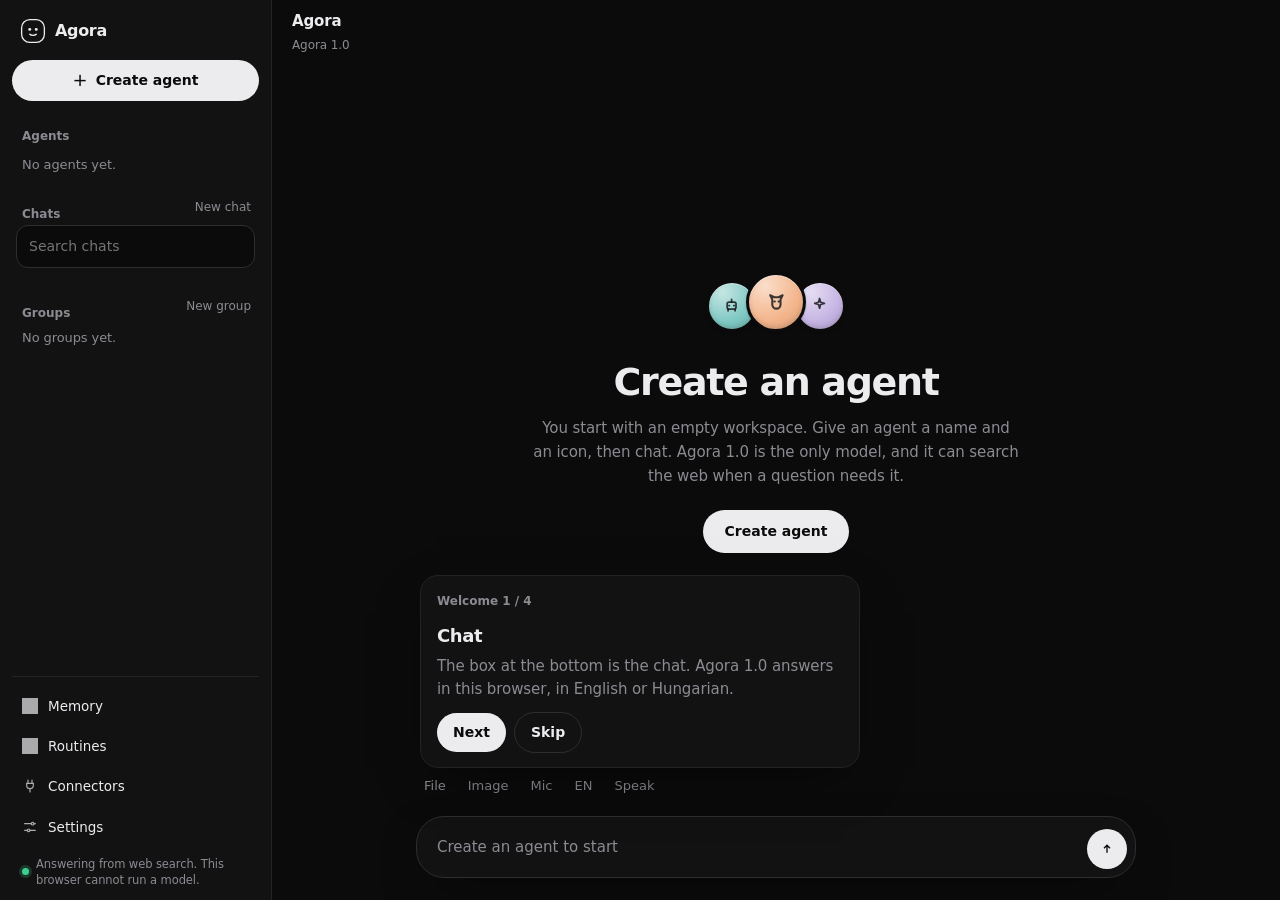
==== commit 3a2a637a: "Add a first-run tour, shared chats, and anonymous counts. The first visit can be skipped, empty chat" ====
--- a/index.html
+++ b/index.html
@@ -64,7 +64,23 @@
       </button>
       <div id="chat-head"></div>
     </header>
+    <div id="load-bar" class="load-bar" hidden>
+      <p id="load-msg"></p>
+      <div id="load-track" class="load-track" role="progressbar" aria-valuemin="0" aria-valuemax="100" aria-valuenow="0" aria-label="Agora 1.0">
+        <span id="load-fill"></span>
+      </div>
+      <p id="load-meta"></p>
+      <button type="button" class="ghost" id="load-retry" data-act="retry-model" hidden>Try again</button>
+    </div>
+    <div id="lite-hint" class="lite-hint" hidden></div>
     <div id="thread" tabindex="-1" aria-live="polite"></div>
+    <div id="share-bar" class="share-bar" hidden>
+      <p id="share-note"></p>
+      <div class="row">
+        <button type="button" id="try-agora" data-act="try-agora">Try Agora</button>
+        <button type="button" class="ghost" id="copy-shared" data-act="copy-shared">Copy as text</button>
+      </div>
+    </div>
     <form id="composer" class="composer" autocomplete="off">
       <label class="sr-only" for="input">Message</label>
       <button type="button" class="quiet continue-btn" id="continue" data-act="continue-group" hidden>Continue</button>
@@ -90,6 +106,7 @@
     </form>
   </main>
 </div>
+<div id="tour" class="tour" hidden></div>
 <div id="live" class="sr-only" aria-live="polite"></div>
 <div id="toast" role="status"></div>
 <div id="modal" class="modal hidden" role="dialog" aria-modal="true" aria-labelledby="modal-title">
--- a/css/style.css
+++ b/css/style.css
@@ -226,6 +226,9 @@
   border: 1px solid var(--border); border-radius: 12px; padding: 10px 12px; background: var(--surface-2);
 }
 .settings-extra { margin-top: 16px; padding-top: 8px; border-top: 1px solid var(--border); }
+.sync-code { font-family: ui-monospace, SFMono-Regular, Menlo, Consolas, monospace; font-size: 12px; word-break: break-all; resize: none; }
+.sync-qr { background: #fff; display: inline-block; border-radius: 12px; padding: 8px; margin: 8px 0; }
+.sync-qr svg { width: 168px; height: 168px; display: block; }
 .settings-extra h2, #settings-form h2 { font-size: 15px; margin: 16px 0 8px; }
 
 .modal {
@@ -588,3 +591,92 @@
 .checkline { margin: 2px 0; padding: 6px 8px; border-radius: 12px; font-size: 14px; }
 .checkline:hover { background: var(--surface-2); }
 .member-picks { flex-direction: column; gap: 2px; }
+
+.chat-top .who { flex: 1; min-width: 0; }
+.who [data-act="share-chat"] { margin-left: auto; flex: none; }
+.load-bar, .lite-hint, .share-bar {
+  width: min(760px, calc(100% - 32px));
+  margin: 8px auto 0;
+}
+.load-bar {
+  padding: 12px 14px;
+  border: 1px solid var(--border);
+  border-radius: 16px;
+  background: var(--surface);
+}
+.load-bar p { margin: 0; font-size: 13.5px; line-height: 1.45; }
+#load-meta { color: var(--muted); margin-top: 6px; font-variant-numeric: tabular-nums; }
+.load-track {
+  position: relative;
+  overflow: hidden;
+  height: 8px;
+  margin-top: 10px;
+  border-radius: 99px;
+  background: var(--surface-2);
+}
+#load-fill {
+  display: block;
+  height: 100%;
+  width: 0;
+  border-radius: inherit;
+  background: var(--accent);
+}
+#load-fill.indeterminate { width: 36%; animation: load-slide 1.3s ease-in-out infinite; }
+@keyframes load-slide {
+  0% { transform: translateX(-130%); }
+  100% { transform: translateX(320%); }
+}
+#load-retry { margin-top: 10px; }
+.lite-hint, .share-bar {
+  padding: 12px 14px;
+  border: 1px solid var(--border);
+  border-radius: 16px;
+  background: var(--surface);
+}
+.lite-hint p, .share-bar p { margin: 0 0 8px; font-size: 14px; }
+.examples { display: flex; flex-wrap: wrap; gap: 8px; justify-content: center; }
+.examples button {
+  background: var(--surface);
+  color: var(--text);
+  border: 1px solid var(--border);
+  border-radius: 999px;
+  padding: 8px 12px;
+  font-size: 13.5px;
+  font-weight: 550;
+}
+.tour {
+  position: fixed;
+  z-index: 40;
+  left: 50%;
+  bottom: 132px;
+  transform: translateX(-50%);
+  width: min(440px, calc(100% - 24px));
+  padding: 16px 16px 14px;
+  border: 1px solid var(--border);
+  border-radius: 18px;
+  background: var(--surface);
+  box-shadow: var(--shadow);
+}
+.tour h2 { margin: 0 0 6px; font-size: 18px; letter-spacing: -0.02em; }
+.tour p { margin: 0 0 12px; color: var(--muted); }
+.model-choice { border: 0; margin: 8px 0 12px; padding: 0; }
+.model-choice legend { font-size: 13px; color: var(--muted); margin-bottom: 4px; }
+body.share-mode .composer, body.share-mode #tour, body.share-mode #load-bar, body.share-mode #lite-hint { display: none; }
+.stats-page { width: min(880px, calc(100% - 32px)); margin: 32px auto 48px; }
+.stats-page h1 { margin: 0 0 8px; letter-spacing: -0.03em; }
+.stats-back { display: inline-flex; align-items: center; text-decoration: none; }
+.stats-chart-wrap { margin: 18px 0; overflow-x: auto; }
+.stats-chart { width: 100%; min-width: 280px; height: 140px; }
+.stats-chart rect { fill: var(--accent); }
+.stats-totals { display: flex; flex-wrap: wrap; gap: 8px; padding: 0; margin: 12px 0 18px; list-style: none; }
+.stats-totals li {
+  display: flex; flex-direction: column; gap: 2px;
+  min-width: 120px; padding: 10px 12px;
+  border: 1px solid var(--border); border-radius: 14px; background: var(--surface);
+}
+.stats-totals span { color: var(--muted); font-size: 12px; }
+.stats-table { width: 100%; border-collapse: collapse; font-size: 14px; }
+.stats-table th, .stats-table td { text-align: left; padding: 8px 6px; border-bottom: 1px solid var(--border); }
+@media (prefers-reduced-motion: reduce) {
+  #load-fill.indeterminate { animation: none; width: 100%; opacity: .45; }
+}
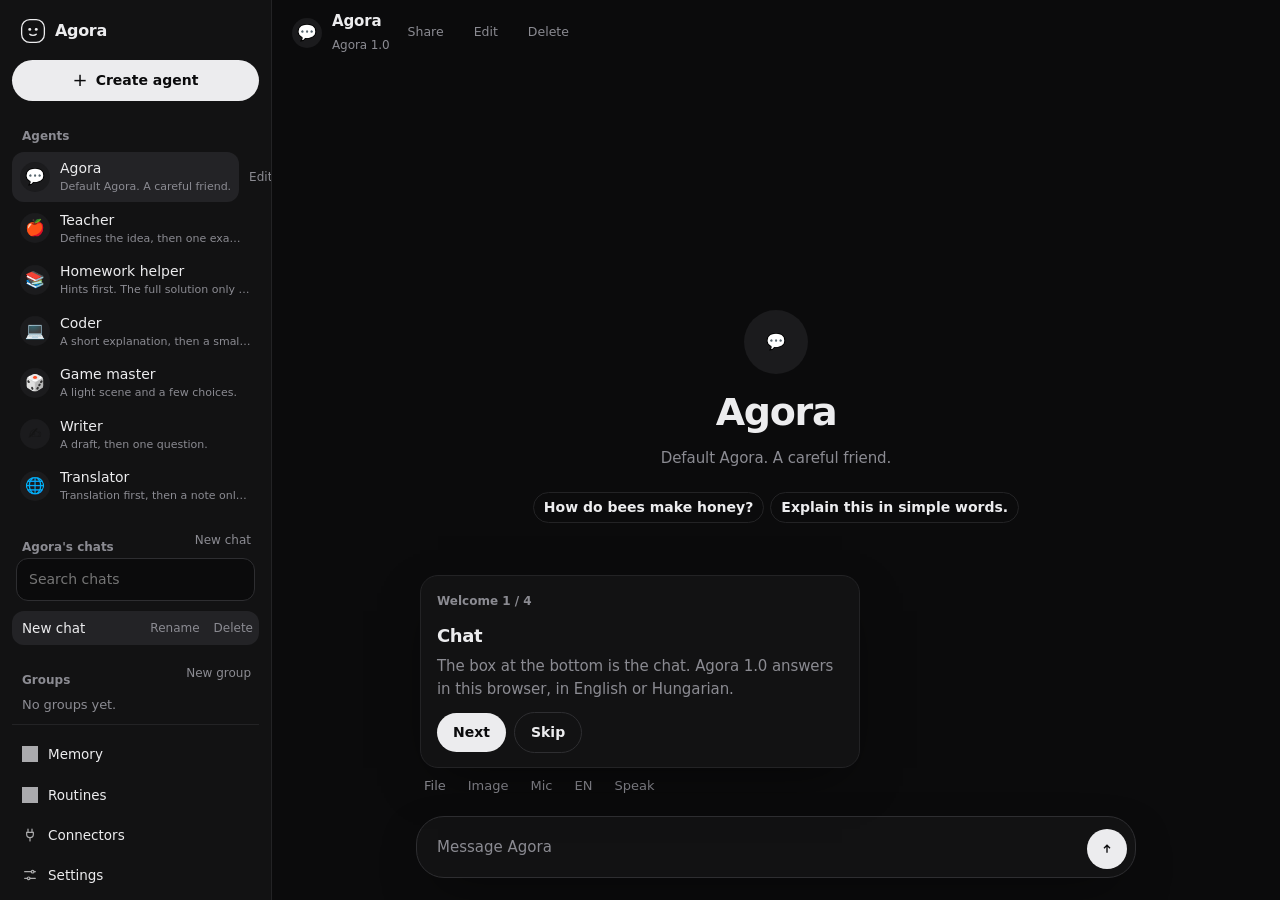
==== commit 98bd78ea: "Add separate agents, Agora vision, and offline download. Built-in agents keep their own chats and me" ====
--- a/index.html
+++ b/index.html
@@ -53,6 +53,7 @@
       <button type="button" class="quiet settings-btn" data-act="open-routines">Routines</button>
       <button type="button" class="quiet settings-btn" data-act="open-connectors">Connectors</button>
       <button type="button" class="quiet settings-btn" data-act="open-settings">Settings</button>
+      <div id="offline-badge" class="offline-badge" hidden></div>
       <div id="model-status" class="model-status" role="status">Agora 1.0</div>
     </div>
   </aside>
@@ -86,6 +87,7 @@
       <button type="button" class="quiet continue-btn" id="continue" data-act="continue-group" hidden>Continue</button>
       <div id="pending" class="pending-file" hidden></div>
       <div class="composer-tools">
+        <button type="button" class="quiet" id="show-solution" data-act="show-solution" hidden>Show solution</button>
         <button type="button" class="quiet" data-act="pick-file">File</button>
         <button type="button" class="quiet" data-act="pick-image">Image</button>
         <button type="button" class="quiet" data-act="voice-input" id="mic" aria-pressed="false">Mic</button>
--- a/css/style.css
+++ b/css/style.css
@@ -120,7 +120,24 @@
   width: 100%; text-align: left; border-radius: 12px; padding: 4px 8px; margin: 1px 0;
 }
 .agent-row.active { background: var(--surface-2); box-shadow: inset 3px 0 0 var(--agent, var(--accent)); }
+.agent-copy { min-width: 0; display: flex; flex-direction: column; }
 .agent-name { min-width: 0; overflow: hidden; text-overflow: ellipsis; white-space: nowrap; }
+.agent-desc { color: var(--muted); font-size: 11px; font-weight: 450; overflow: hidden; text-overflow: ellipsis; white-space: nowrap; }
+.avatar.emoji { display: grid; place-items: center; background: var(--surface-2); font-size: 16px; line-height: 1; }
+.example-row { display: flex; flex-wrap: wrap; gap: 6px; justify-content: center; margin-top: 12px; }
+.math { font-family: "Times New Roman", Times, serif; }
+.math.display { display: block; margin: 8px 0; text-align: center; }
+.frac { display: inline-flex; flex-direction: column; vertical-align: middle; text-align: center; line-height: 1.05; font-size: .92em; margin: 0 2px; }
+.frac .num { border-bottom: 1px solid currentColor; padding: 0 3px; }
+.frac .den { padding: 0 3px; }
+.sup { font-size: .75em; vertical-align: super; }
+.sub { font-size: .75em; vertical-align: sub; }
+.sqrt-in { border-top: 1px solid currentColor; padding: 0 1px; }
+.vision-bar { height: 6px; border-radius: 99px; background: var(--surface-2); overflow: hidden; margin-top: 6px; }
+.vision-bar > span { display: block; height: 100%; background: var(--text); }
+.offline-badge { font-size: 11.5px; margin: 6px 10px 0; color: var(--muted); }
+.offline-badge.ready { color: #1f8a4c; }
+.offline-note { width: min(720px, 100%); margin: 0 auto 8px; font-size: 13px; color: var(--muted); }
 .agent-row .fig { width: 40px; height: 44px; margin: 0; flex: 0 0 auto; overflow: hidden; }
 .chat-row {
   display: grid; grid-template-columns: minmax(0, 1fr) auto auto;
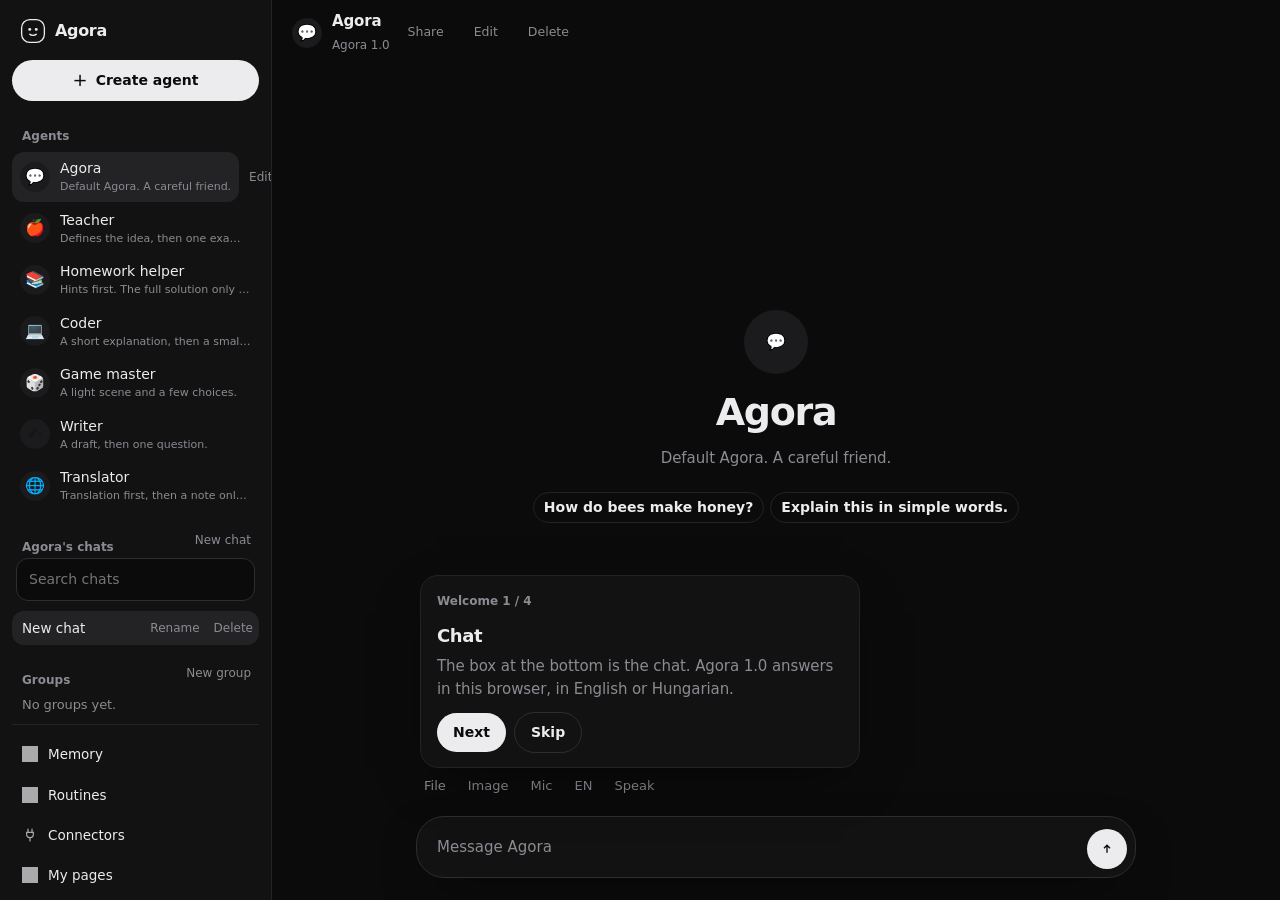
==== commit 4fcfb7af: "Add file search, Agora Pages, and the agent marketplace. Chats can cite local files, create_page bui" ====
--- a/index.html
+++ b/index.html
@@ -52,6 +52,7 @@
       <button type="button" class="quiet settings-btn" data-act="open-memory">Memory</button>
       <button type="button" class="quiet settings-btn" data-act="open-routines">Routines</button>
       <button type="button" class="quiet settings-btn" data-act="open-connectors">Connectors</button>
+      <button type="button" class="quiet settings-btn" data-act="open-pages">My pages</button>
       <button type="button" class="quiet settings-btn" data-act="open-settings">Settings</button>
       <div id="offline-badge" class="offline-badge" hidden></div>
       <div id="model-status" class="model-status" role="status">Agora 1.0</div>
@@ -94,7 +95,7 @@
         <button type="button" class="quiet" data-act="voice-lang" id="voice-lang">EN</button>
         <button type="button" class="quiet" data-act="toggle-speak" id="speak-toggle" aria-pressed="false">Speak</button>
       </div>
-      <input id="file-input" type="file" hidden accept=".txt,.md,.csv,.json,.pdf,text/plain,text/markdown,text/csv,application/json,application/pdf">
+      <input id="file-input" type="file" hidden accept=".txt,.md,.csv,.json,.pdf,.docx,text/plain,text/markdown,text/csv,application/json,application/pdf,application/vnd.openxmlformats-officedocument.wordprocessingml.document">
       <input id="image-input" type="file" hidden accept="image/png,image/jpeg,image/webp,image/gif">
       <div class="pill">
         <textarea id="input" rows="1" placeholder="Message"></textarea>
@@ -110,7 +111,8 @@
 </div>
 <div id="tour" class="tour" hidden></div>
 <div id="live" class="sr-only" aria-live="polite"></div>
-<div id="toast" role="status"></div>
+  <aside id="page-panel" class="page-panel" hidden></aside>
+  <div id="toast" role="status"></div>
 <div id="modal" class="modal hidden" role="dialog" aria-modal="true" aria-labelledby="modal-title">
   <div class="modal-box" id="modal-box"></div>
 </div>
--- a/css/style.css
+++ b/css/style.css
@@ -138,6 +138,10 @@
 .offline-badge { font-size: 11.5px; margin: 6px 10px 0; color: var(--muted); }
 .offline-badge.ready { color: #1f8a4c; }
 .offline-note { width: min(720px, 100%); margin: 0 auto 8px; font-size: 13px; color: var(--muted); }
+.page-panel { position: fixed; top: 0; right: 0; width: min(420px, 100%); height: 100dvh; background: var(--surface); border-left: 1px solid var(--border); z-index: 20; overflow: auto; padding: 16px; }
+.page-panel-inner { display: flex; flex-direction: column; gap: 10px; }
+.page-frame { width: 100%; height: 360px; border: 1px solid var(--border); border-radius: 12px; background: #fff; }
+.page-code { white-space: pre-wrap; font-size: 12px; background: var(--bg); border-radius: 12px; padding: 10px; max-height: 280px; overflow: auto; }
 .agent-row .fig { width: 40px; height: 44px; margin: 0; flex: 0 0 auto; overflow: hidden; }
 .chat-row {
   display: grid; grid-template-columns: minmax(0, 1fr) auto auto;
